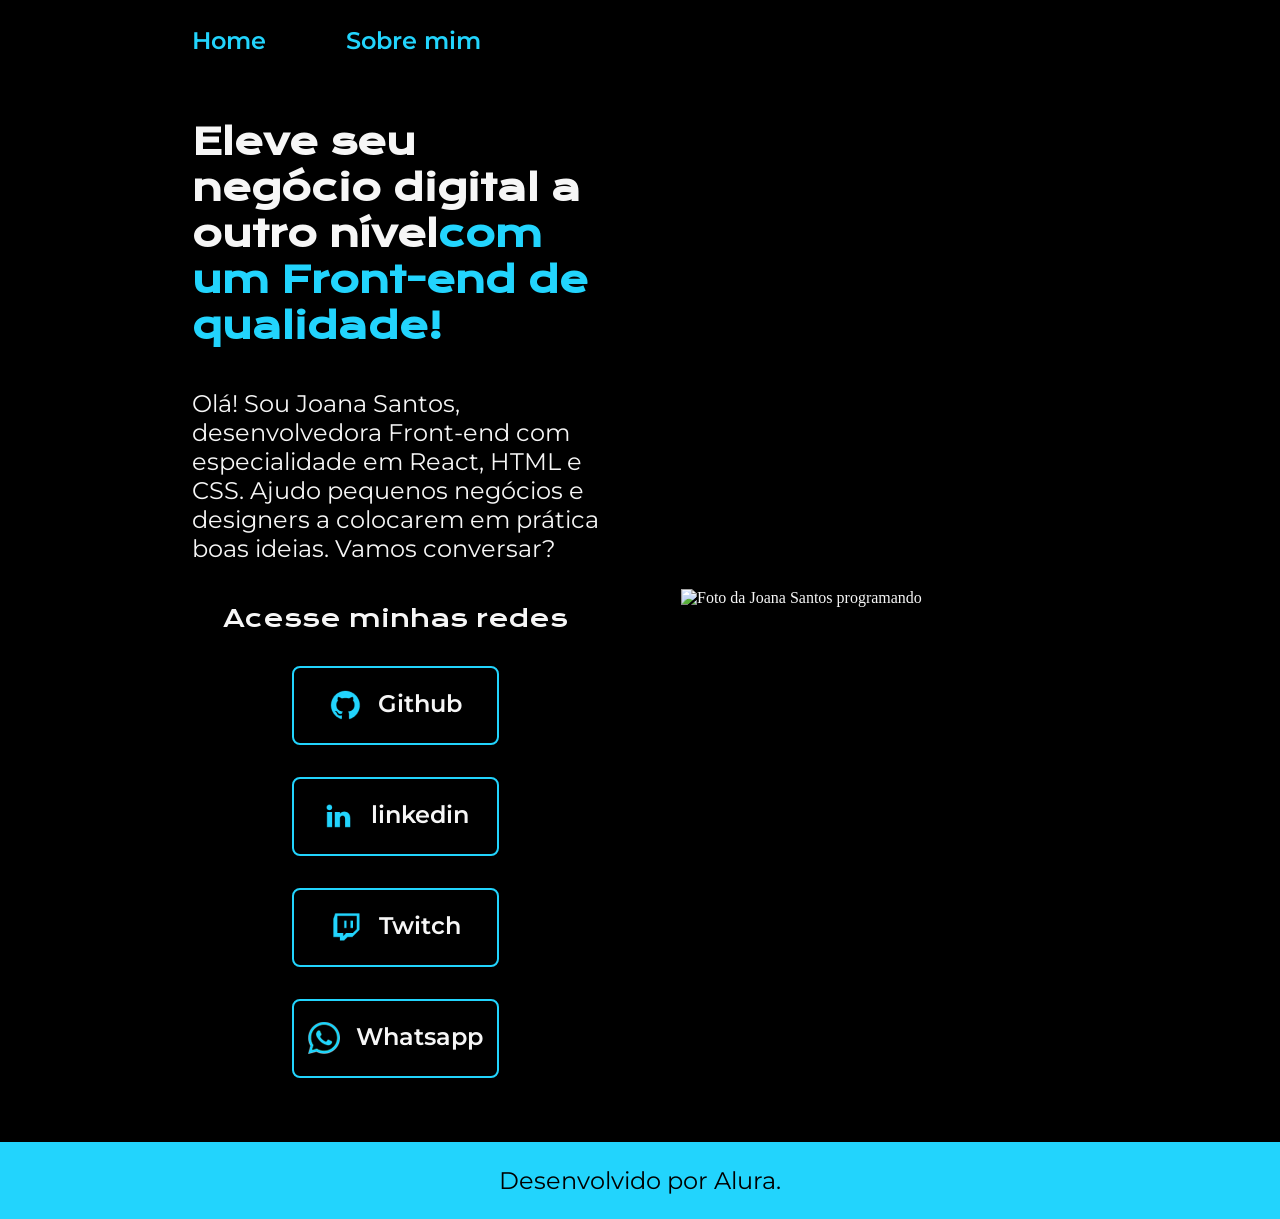
==== index.html @ b091f32c "Initial commit" ====
<!DOCTYPE html>
<html lang="pt-br">

<head>
    <meta charset="UTF-8">
    <meta http-equiv="X-UA-Compatible" content="IE=edge">
    <meta name="viewport" content="width=device-width, initial-scale=1.0">
    <title>Portifolio</title>
    <link rel="stylesheet" href="./styles/style.css">
</head>

<body>
    <header class="cabecalho">
        <nav class="cabecalho__menu">
            <a class="cabecalho__menu__link" href="index.html">Home</a>
            <a class="cabecalho__menu__link" href="about.html">Sobre mim</a>
        </nav>
    </header>
    <main class="apresentacao">
        <section class="apresentacao__conteudo">
            <h1 class="apresentacao__conteudo__titulo">Eleve seu negócio digital a outro nível<strong 
            class="titulo-destaque">com um Front-end de qualidade!
            </strong></h1>
            <p class="apresentacao__conteudo__texto">Olá! Sou Joana Santos, desenvolvedora
            Front-end com especialidade em React, HTML e
            CSS. Ajudo pequenos negócios e designers a
            colocarem em prática boas ideias. Vamos
            conversar?</p>
            <div class="apresentacao__links">
                <h2 class="apresentacao__links__subtitulo">Acesse minhas redes</h2>
                <a class="apresentacao__links__navegacao" href="https://github.com/rafaballerini">
                    <img src="./assets/github.png">
                    Github
                </a>
                <a class="apresentacao__links__navegacao" href="https://linkedin.com/in/rafaellaballerini">
                    <img src="./assets/linkedin.png">
                    linkedin
                </a>
                <a class="apresentacao__links__navegacao" href="https://twitch.tv/guilimadev">
                    <img src="./assets/twitch.png">
                    Twitch
                </a>
                <a class="apresentacao__links__navegacao" href="https://twitch.tv/guilimadev">
                    <img src="./assets/whatsapp.png">
                    Whatsapp
                </a>
            </div>
        </section>
        <img class="apresentacao__imagem" src="./assets/imagem.png" alt="Foto da Joana Santos programando">
    </main>
    <footer class="rodape">
        <p>Desenvolvido por Alura.</p>
    </footer>
</body>

</html>
---- styles/style.css ----
@import url('https://fonts.googleapis.com/css2?family=Krona+One&family=Montserrat:wght@400;600&display=swap');

:root {
    --cor-primaria: #000000;
    --cor-secundaria: #F6F6F6;
    --cor-terciaria: #22D4FD;
    --cor-hover: #272727;

    --fonte-primaria: 'Krona One', sans-serif;
    --fonte-secundaria: 'Montserrat', sans-serif;
}
*{
    margin: 0;
    padding: 0;
}

body{
    box-sizing: border-box;
    background-color: var(--cor-primaria);
    color: var(--cor-secundaria);
}

.cabecalho{
    padding: 2% 0% 0% 15%;
}
.cabecalho__menu{
    display: flex;
    gap: 80px;
}
.cabecalho__menu__link{
    font-family: var(--fonte-secundaria);
    font-size: 1.5rem;
    font-weight: 600;
    color: var(--cor-terciaria);
    text-decoration: none;
}
.apresentacao{
    padding: 5% 15%;
    display: flex;
    align-items: center;
    justify-content: space-between;
    gap: 82px;
}
.apresentacao__conteudo{
    width: 50%;
    display: flex;
    flex-direction: column;
    gap: 40px;
}

.apresentacao__conteudo__titulo{
    font-size: 2.25rem;
    font-family: var(--fonte-primaria);
}
.titulo-destaque{
    color: var(--cor-terciaria);
}
.apresentacao__conteudo__texto{
    font-size: 1.5rem;
    font-family: var(--fonte-secundaria);
}

.apresentacao__links{
    display: flex;
    flex-direction: column;
    justify-content: space-between;
    align-items: center;
    gap: 32px;
}
.apresentacao__links__subtitulo{
    font-family: var(--fonte-primaria);
    font-weight: 400;
    font-size: 1.5rem;
}
.apresentacao__links__navegacao{
    display: flex;
    justify-content: center;
    gap: 16px;
    border: 2px solid var(--cor-terciaria);
    width: 50%;
    text-align: center;
    border-radius: 8px;
    font-size: 1.5rem;
    font-weight: 600;
    padding: 21.5px 0;
    text-decoration: none;
    color: var(--cor-secundaria);
    font-family: var(--fonte-secundaria);
}
.apresentacao__links__navegacao:hover{
    background-color: var(--cor-hover);
}
.apresentacao__imagem{
    width: 50%;
}
.rodape{
    color: var(--cor-primaria);
    background-color: var(--cor-terciaria);
    padding: 24px;
    text-align: center;
    font-family: var(--fonte-secundaria);
    font-size: 1.5rem;
    font-weight: 400;
}

@media (max-width: 1200px) {
    .cabecalho{
         padding: 10%;  
    }
    .cabecalho__menu{
        justify-content: center;
    }
    .apresentacao{
        flex-direction: column-reverse;
        padding: 5%;
    }
    .apresentacao__conteudo{
        width: auto;
    }
}
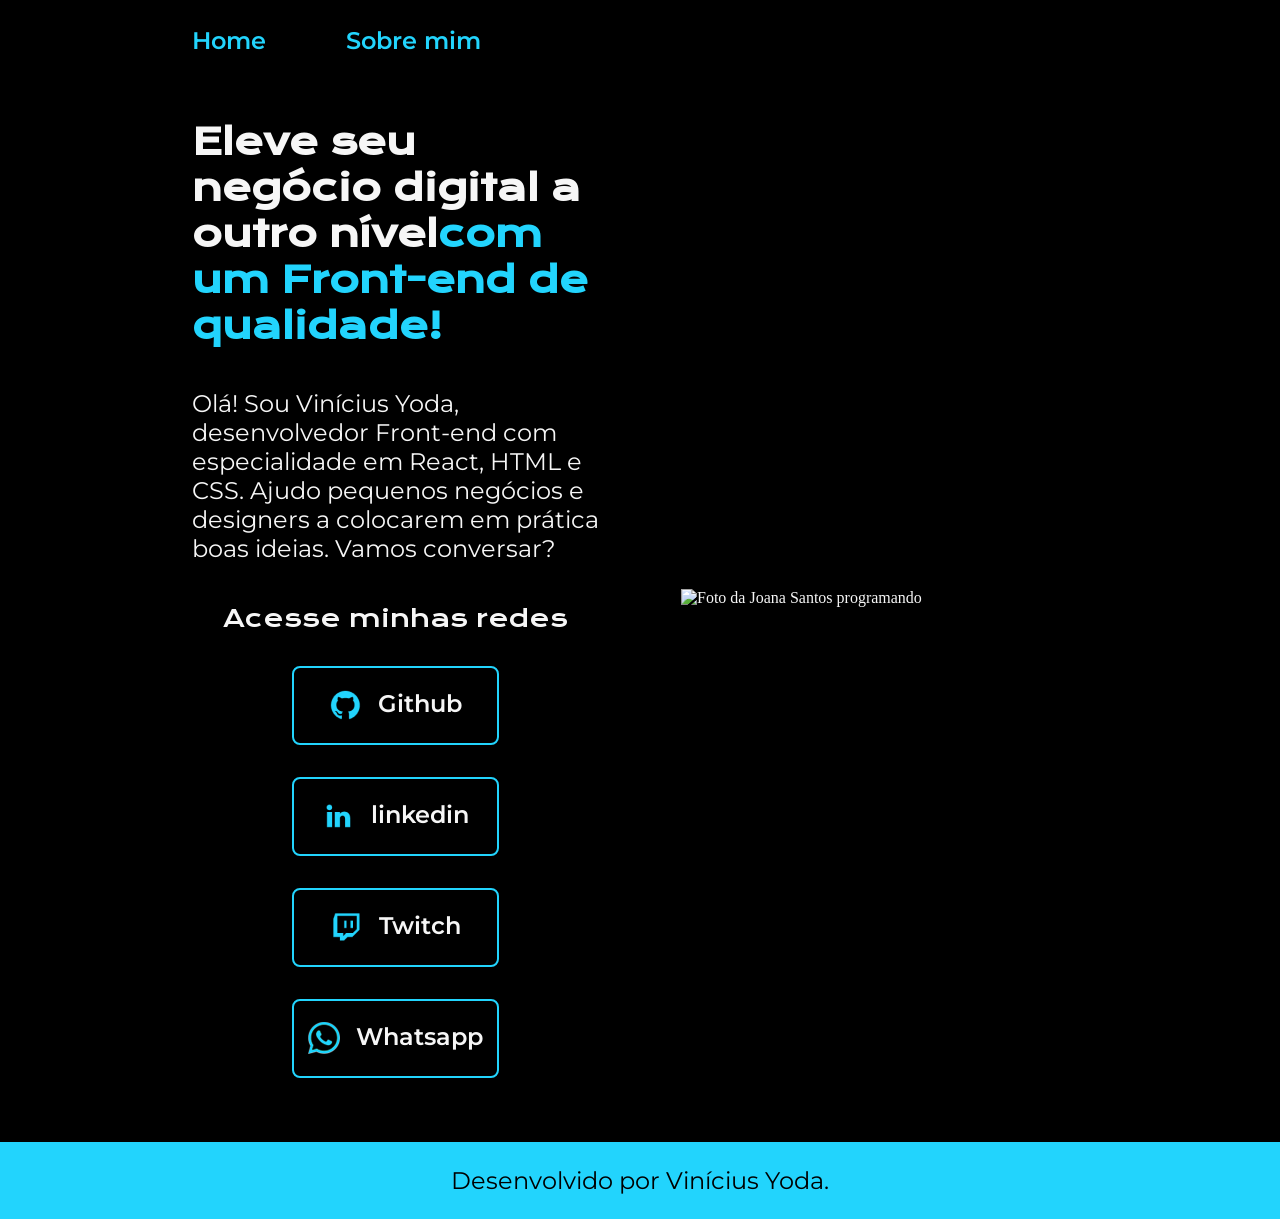
==== commit 0efa2b60: "up" ====
--- a/index.html
+++ b/index.html
@@ -21,26 +21,26 @@
             <h1 class="apresentacao__conteudo__titulo">Eleve seu negócio digital a outro nível<strong 
             class="titulo-destaque">com um Front-end de qualidade!
             </strong></h1>
-            <p class="apresentacao__conteudo__texto">Olá! Sou Joana Santos, desenvolvedora
+            <p class="apresentacao__conteudo__texto">Olá! Sou Vinícius Yoda, desenvolvedor
             Front-end com especialidade em React, HTML e
             CSS. Ajudo pequenos negócios e designers a
             colocarem em prática boas ideias. Vamos
             conversar?</p>
             <div class="apresentacao__links">
                 <h2 class="apresentacao__links__subtitulo">Acesse minhas redes</h2>
-                <a class="apresentacao__links__navegacao" href="https://github.com/rafaballerini">
+                <a class="apresentacao__links__navegacao" href="https://github.com/ViniciusYoda">
                     <img src="./assets/github.png">
                     Github
                 </a>
-                <a class="apresentacao__links__navegacao" href="https://linkedin.com/in/rafaellaballerini">
+                <a class="apresentacao__links__navegacao" href="https://linkedin.com/in/vinícius-yoda-silva">
                     <img src="./assets/linkedin.png">
                     linkedin
                 </a>
-                <a class="apresentacao__links__navegacao" href="https://twitch.tv/guilimadev">
+                <a class="apresentacao__links__navegacao" href="about.html">
                     <img src="./assets/twitch.png">
                     Twitch
                 </a>
-                <a class="apresentacao__links__navegacao" href="https://twitch.tv/guilimadev">
+                <a class="apresentacao__links__navegacao" href="about.html">
                     <img src="./assets/whatsapp.png">
                     Whatsapp
                 </a>
@@ -49,7 +49,7 @@
         <img class="apresentacao__imagem" src="./assets/imagem.png" alt="Foto da Joana Santos programando">
     </main>
     <footer class="rodape">
-        <p>Desenvolvido por Alura.</p>
+        <p>Desenvolvido por Vinícius Yoda.</p>
     </footer>
 </body>
 
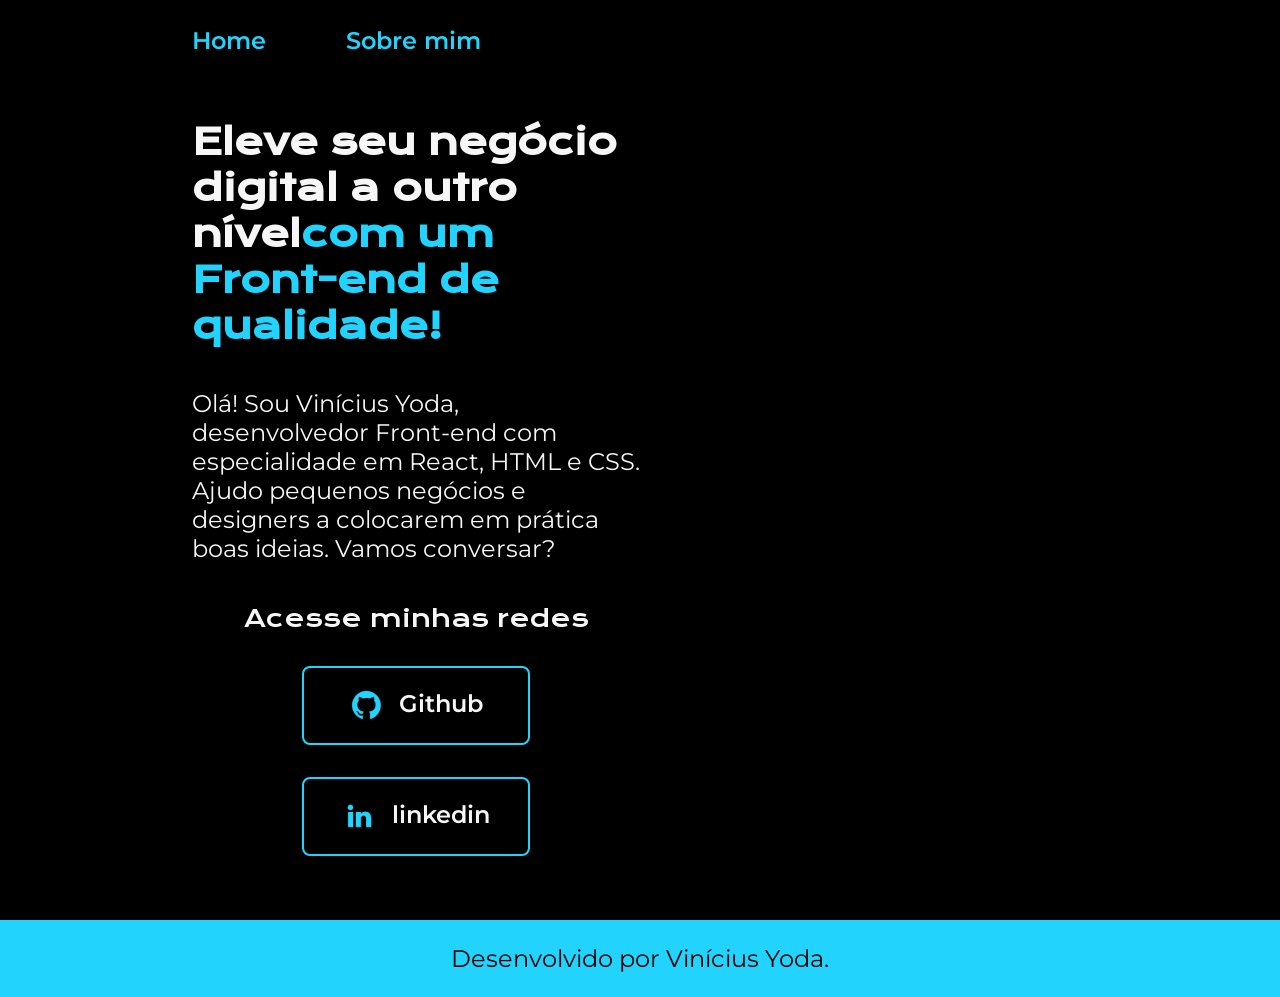
==== commit c0eaf21c: "ts" ====
--- a/index.html
+++ b/index.html
@@ -36,17 +36,9 @@
                     <img src="./assets/linkedin.png">
                     linkedin
                 </a>
-                <a class="apresentacao__links__navegacao" href="about.html">
-                    <img src="./assets/twitch.png">
-                    Twitch
-                </a>
-                <a class="apresentacao__links__navegacao" href="about.html">
-                    <img src="./assets/whatsapp.png">
-                    Whatsapp
-                </a>
             </div>
         </section>
-        <img class="apresentacao__imagem" src="./assets/imagem.png" alt="Foto da Joana Santos programando">
+        
     </main>
     <footer class="rodape">
         <p>Desenvolvido por Vinícius Yoda.</p>
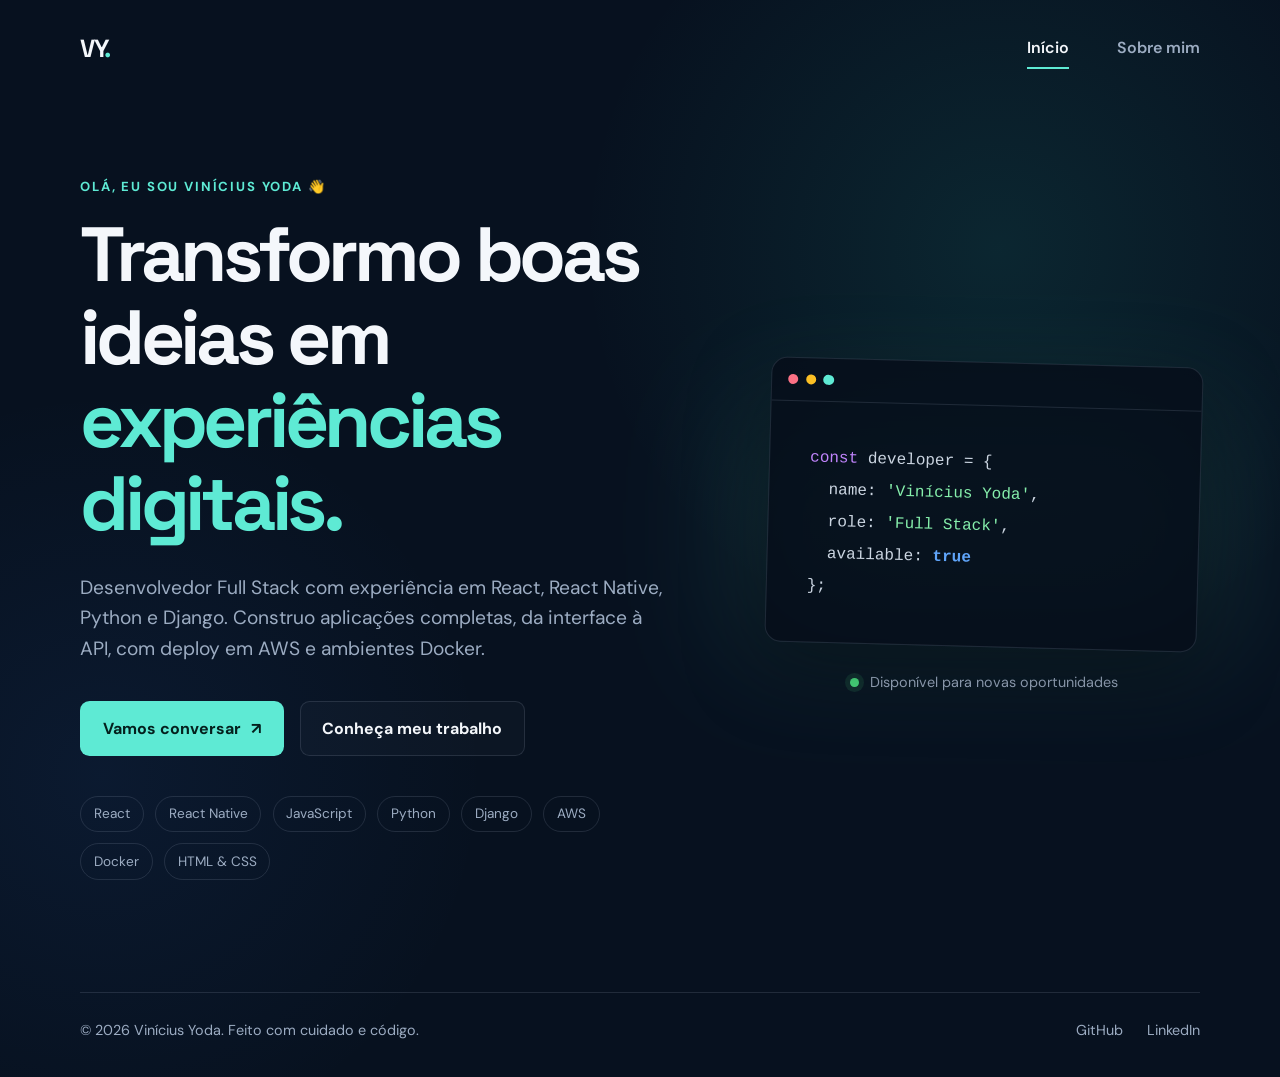
==== commit 1d1c96d1: "up" ====
--- a/index.html
+++ b/index.html
@@ -1,48 +1,70 @@
 <!DOCTYPE html>
-<html lang="pt-br">
-
+<html lang="pt-BR">
 <head>
     <meta charset="UTF-8">
-    <meta http-equiv="X-UA-Compatible" content="IE=edge">
     <meta name="viewport" content="width=device-width, initial-scale=1.0">
-    <title>Portifolio</title>
+    <meta name="description" content="Portfólio de Vinícius Yoda, desenvolvedor Full Stack com experiência em React, Python, Django, AWS e Docker.">
+    <meta name="theme-color" content="#07111f">
+    <title>Vinícius Yoda | Desenvolvedor Full Stack</title>
+    <link rel="preconnect" href="https://fonts.googleapis.com">
+    <link rel="preconnect" href="https://fonts.gstatic.com" crossorigin>
     <link rel="stylesheet" href="./styles/style.css">
 </head>
+<body>
+    <a class="skip-link" href="#conteudo">Pular para o conteúdo</a>
 
-<body>
     <header class="cabecalho">
-        <nav class="cabecalho__menu">
-            <a class="cabecalho__menu__link" href="index.html">Home</a>
+        <a class="marca" href="index.html" aria-label="Página inicial de Vinícius Yoda">VY<span>.</span></a>
+        <nav class="cabecalho__menu" aria-label="Navegação principal">
+            <a class="cabecalho__menu__link ativo" href="index.html" aria-current="page">Início</a>
             <a class="cabecalho__menu__link" href="about.html">Sobre mim</a>
         </nav>
     </header>
-    <main class="apresentacao">
-        <section class="apresentacao__conteudo">
-            <h1 class="apresentacao__conteudo__titulo">Eleve seu negócio digital a outro nível<strong 
-            class="titulo-destaque">com um Front-end de qualidade!
-            </strong></h1>
-            <p class="apresentacao__conteudo__texto">Olá! Sou Vinícius Yoda, desenvolvedor
-            Front-end com especialidade em React, HTML e
-            CSS. Ajudo pequenos negócios e designers a
-            colocarem em prática boas ideias. Vamos
-            conversar?</p>
-            <div class="apresentacao__links">
-                <h2 class="apresentacao__links__subtitulo">Acesse minhas redes</h2>
-                <a class="apresentacao__links__navegacao" href="https://github.com/ViniciusYoda">
-                    <img src="./assets/github.png">
-                    Github
-                </a>
-                <a class="apresentacao__links__navegacao" href="https://linkedin.com/in/vinícius-yoda-silva">
-                    <img src="./assets/linkedin.png">
-                    linkedin
-                </a>
+
+    <main id="conteudo">
+        <section class="hero" aria-labelledby="titulo-principal">
+            <div class="hero__conteudo">
+                <p class="hero__tag">Olá, eu sou Vinícius Yoda <span aria-hidden="true">👋</span></p>
+                <h1 id="titulo-principal">Transformo boas ideias em <span>experiências digitais.</span></h1>
+                <p class="hero__texto">Desenvolvedor Full Stack com experiência em React, React Native, Python e Django. Construo aplicações completas, da interface à API, com deploy em AWS e ambientes Docker.</p>
+
+                <div class="hero__acoes">
+                    <a class="botao botao--primario" href="https://www.linkedin.com/in/vinicius-yoda-silva/" target="_blank" rel="noopener noreferrer">Vamos conversar <span aria-hidden="true">↗</span></a>
+                    <a class="botao botao--secundario" href="about.html">Conheça meu trabalho</a>
+                </div>
+
+                <ul class="tecnologias" aria-label="Principais tecnologias">
+                    <li>React</li>
+                    <li>React Native</li>
+                    <li>JavaScript</li>
+                    <li>Python</li>
+                    <li>Django</li>
+                    <li>AWS</li>
+                    <li>Docker</li>
+                    <li>HTML &amp; CSS</li>
+                </ul>
             </div>
+
+            <aside class="hero__visual" aria-label="Resumo profissional">
+                <div class="terminal" aria-hidden="true">
+                    <div class="terminal__topo"><i></i><i></i><i></i></div>
+                    <code><span>const</span> developer = {<br>
+                    &nbsp;&nbsp;name: <em>'Vinícius Yoda'</em>,<br>
+                    &nbsp;&nbsp;role: <em>'Full Stack'</em>,<br>
+                    &nbsp;&nbsp;available: <strong>true</strong><br>
+                    };</code>
+                </div>
+                <p class="disponibilidade"><span></span> Disponível para novas oportunidades</p>
+            </aside>
         </section>
-        
     </main>
+
     <footer class="rodape">
-        <p>Desenvolvido por Vinícius Yoda.</p>
+        <p>© 2026 Vinícius Yoda. Feito com cuidado e código.</p>
+        <div class="rodape__links">
+            <a href="https://github.com/ViniciusYoda" target="_blank" rel="noopener noreferrer" aria-label="GitHub de Vinícius Yoda">GitHub</a>
+            <a href="https://www.linkedin.com/in/vinicius-yoda-silva/" target="_blank" rel="noopener noreferrer" aria-label="LinkedIn de Vinícius Yoda">LinkedIn</a>
+        </div>
     </footer>
 </body>
-
-</html>+</html>
--- a/styles/style.css
+++ b/styles/style.css
@@ -1,120 +1,242 @@
-@import url('https://fonts.googleapis.com/css2?family=Krona+One&family=Montserrat:wght@400;600&display=swap');
+@import url('https://fonts.googleapis.com/css2?family=DM+Sans:wght@400;500;600;700&family=Space+Grotesk:wght@500;600;700&display=swap');
 
 :root {
-    --cor-primaria: #000000;
-    --cor-secundaria: #F6F6F6;
-    --cor-terciaria: #22D4FD;
-    --cor-hover: #272727;
-
-    --fonte-primaria: 'Krona One', sans-serif;
-    --fonte-secundaria: 'Montserrat', sans-serif;
-}
-*{
+    --fundo: #07111f;
+    --fundo-claro: #0c192b;
+    --superficie: rgba(17, 34, 56, 0.72);
+    --texto: #f4f7fb;
+    --texto-suave: #9cacc2;
+    --destaque: #5eead4;
+    --destaque-escuro: #2dd4bf;
+    --borda: rgba(148, 163, 184, 0.18);
+    --fonte-titulo: 'Space Grotesk', sans-serif;
+    --fonte-texto: 'DM Sans', sans-serif;
+}
+
+*, *::before, *::after { box-sizing: border-box; }
+
+html { scroll-behavior: smooth; }
+
+body {
     margin: 0;
-    padding: 0;
-}
-
-body{
-    box-sizing: border-box;
-    background-color: var(--cor-primaria);
-    color: var(--cor-secundaria);
-}
-
-.cabecalho{
-    padding: 2% 0% 0% 15%;
-}
-.cabecalho__menu{
-    display: flex;
-    gap: 80px;
-}
-.cabecalho__menu__link{
-    font-family: var(--fonte-secundaria);
-    font-size: 1.5rem;
-    font-weight: 600;
-    color: var(--cor-terciaria);
-    text-decoration: none;
-}
-.apresentacao{
-    padding: 5% 15%;
+    min-height: 100vh;
+    color: var(--texto);
+    background:
+        radial-gradient(circle at 78% 23%, rgba(45, 212, 191, 0.11), transparent 26rem),
+        radial-gradient(circle at 8% 72%, rgba(59, 130, 246, 0.08), transparent 24rem),
+        var(--fundo);
+    font-family: var(--fonte-texto);
+    line-height: 1.6;
+}
+
+a { color: inherit; }
+
+.skip-link {
+    position: fixed;
+    z-index: 20;
+    top: 1rem;
+    left: 1rem;
+    padding: .7rem 1rem;
+    color: var(--fundo);
+    background: var(--destaque);
+    border-radius: .5rem;
+    transform: translateY(-200%);
+}
+
+.skip-link:focus { transform: translateY(0); }
+
+.cabecalho, .hero, .sobre, .rodape {
+    width: min(1120px, calc(100% - 3rem));
+    margin-inline: auto;
+}
+
+.cabecalho {
+    min-height: 96px;
     display: flex;
     align-items: center;
     justify-content: space-between;
-    gap: 82px;
-}
-.apresentacao__conteudo{
-    width: 50%;
+}
+
+.marca {
+    font: 700 1.55rem var(--fonte-titulo);
+    text-decoration: none;
+    letter-spacing: -.06em;
+}
+
+.marca span, h1 span { color: var(--destaque); }
+
+.cabecalho__menu { display: flex; gap: clamp(1.5rem, 4vw, 3rem); }
+
+.cabecalho__menu__link {
+    position: relative;
+    color: var(--texto-suave);
+    font-weight: 600;
+    text-decoration: none;
+    transition: color .2s ease;
+}
+
+.cabecalho__menu__link:hover, .cabecalho__menu__link:focus-visible, .cabecalho__menu__link.ativo { color: var(--texto); }
+
+.cabecalho__menu__link.ativo::after {
+    content: '';
+    position: absolute;
+    left: 0;
+    right: 0;
+    bottom: -.5rem;
+    height: 2px;
+    background: var(--destaque);
+}
+
+.hero {
+    min-height: calc(100vh - 190px);
+    display: grid;
+    grid-template-columns: minmax(0, 1.15fr) minmax(320px, .85fr);
+    gap: clamp(3rem, 8vw, 7rem);
+    align-items: center;
+    padding-block: 5rem 7rem;
+}
+
+.hero__tag {
+    margin: 0 0 1rem;
+    color: var(--destaque);
+    font-size: .82rem;
+    font-weight: 700;
+    letter-spacing: .14em;
+    text-transform: uppercase;
+}
+
+h1, h2 { font-family: var(--fonte-titulo); line-height: 1.08; }
+
+h1 {
+    max-width: 780px;
+    margin: 0;
+    font-size: clamp(2.8rem, 6vw, 5.35rem);
+    letter-spacing: -.055em;
+}
+
+.hero__texto, .sobre__intro > p:last-child {
+    max-width: 650px;
+    margin: 1.75rem 0 0;
+    color: var(--texto-suave);
+    font-size: clamp(1.05rem, 2vw, 1.2rem);
+}
+
+.hero__acoes { display: flex; flex-wrap: wrap; gap: 1rem; margin-top: 2.25rem; }
+
+.botao {
+    display: inline-flex;
+    min-height: 52px;
+    align-items: center;
+    justify-content: center;
+    gap: .65rem;
+    padding: .85rem 1.35rem;
+    border: 1px solid transparent;
+    border-radius: .6rem;
+    font-weight: 700;
+    text-decoration: none;
+    transition: transform .2s ease, background .2s ease, border-color .2s ease;
+}
+
+.botao:hover { transform: translateY(-2px); }
+.botao:focus-visible, a:focus-visible { outline: 3px solid rgba(94, 234, 212, .45); outline-offset: 4px; }
+.botao--primario { color: #04201d; background: var(--destaque); }
+.botao--primario:hover { background: #99f6e4; }
+.botao--secundario { border-color: var(--borda); background: rgba(255, 255, 255, .025); }
+.botao--secundario:hover { border-color: rgba(94, 234, 212, .55); }
+
+.tecnologias {
     display: flex;
-    flex-direction: column;
-    gap: 40px;
-}
-
-.apresentacao__conteudo__titulo{
-    font-size: 2.25rem;
-    font-family: var(--fonte-primaria);
-}
-.titulo-destaque{
-    color: var(--cor-terciaria);
-}
-.apresentacao__conteudo__texto{
-    font-size: 1.5rem;
-    font-family: var(--fonte-secundaria);
-}
-
-.apresentacao__links{
+    flex-wrap: wrap;
+    gap: .7rem;
+    margin: 2.5rem 0 0;
+    padding: 0;
+    list-style: none;
+}
+
+.tecnologias li {
+    padding: .4rem .8rem;
+    color: var(--texto-suave);
+    border: 1px solid var(--borda);
+    border-radius: 999px;
+    font-size: .85rem;
+}
+
+.hero__visual { position: relative; }
+.hero__visual::before {
+    content: '';
+    position: absolute;
+    inset: 12% -8%;
+    z-index: -1;
+    background: var(--destaque);
+    opacity: .12;
+    filter: blur(65px);
+}
+
+.terminal {
+    overflow: hidden;
+    border: 1px solid var(--borda);
+    border-radius: 1rem;
+    background: rgba(5, 13, 25, .82);
+    box-shadow: 0 24px 80px rgba(0, 0, 0, .35);
+    transform: rotate(1.5deg);
+}
+
+.terminal__topo { display: flex; gap: .45rem; padding: 1rem; border-bottom: 1px solid var(--borda); }
+.terminal__topo i { width: .65rem; height: .65rem; border-radius: 50%; background: #fb7185; }
+.terminal__topo i:nth-child(2) { background: #fbbf24; }
+.terminal__topo i:nth-child(3) { background: var(--destaque); }
+.terminal code { display: block; padding: clamp(1.4rem, 4vw, 2.5rem); color: #cbd5e1; font-size: clamp(.82rem, 1.8vw, 1rem); line-height: 2; }
+.terminal code span { color: #c084fc; }
+.terminal code em { color: #86efac; font-style: normal; }
+.terminal code strong { color: #60a5fa; }
+
+.disponibilidade { margin: 1.5rem 0 0; color: var(--texto-suave); font-size: .9rem; text-align: center; }
+.disponibilidade span { display: inline-block; width: .55rem; height: .55rem; margin-right: .45rem; border-radius: 50%; background: #4ade80; box-shadow: 0 0 0 5px rgba(74, 222, 128, .12); }
+
+.sobre { padding-block: clamp(4rem, 8vw, 7rem); }
+.sobre__intro { max-width: 900px; }
+.sobre__intro h1 { font-size: clamp(2.7rem, 6vw, 4.8rem); }
+.sobre__grade { display: grid; grid-template-columns: repeat(3, 1fr); gap: 1.25rem; margin-top: 5rem; }
+.cartao { padding: clamp(1.5rem, 3vw, 2.25rem); border: 1px solid var(--borda); border-radius: 1rem; background: var(--superficie); }
+.cartao__numero { color: var(--destaque); font: 600 .85rem var(--fonte-titulo); }
+.cartao h2 { margin: 2rem 0 .85rem; font-size: 1.35rem; }
+.cartao p { margin: 0; color: var(--texto-suave); }
+.chamada { display: flex; align-items: center; justify-content: space-between; gap: 2rem; margin-top: 5rem; padding: clamp(1.75rem, 4vw, 3rem); border: 1px solid rgba(94, 234, 212, .22); border-radius: 1rem; background: linear-gradient(135deg, rgba(45, 212, 191, .1), rgba(59, 130, 246, .06)); }
+.chamada .hero__tag { margin-bottom: .7rem; }
+.chamada h2 { margin: 0; font-size: clamp(1.65rem, 3vw, 2.3rem); }
+
+.rodape {
     display: flex;
-    flex-direction: column;
     justify-content: space-between;
-    align-items: center;
-    gap: 32px;
-}
-.apresentacao__links__subtitulo{
-    font-family: var(--fonte-primaria);
-    font-weight: 400;
-    font-size: 1.5rem;
-}
-.apresentacao__links__navegacao{
-    display: flex;
-    justify-content: center;
-    gap: 16px;
-    border: 2px solid var(--cor-terciaria);
-    width: 50%;
-    text-align: center;
-    border-radius: 8px;
-    font-size: 1.5rem;
-    font-weight: 600;
-    padding: 21.5px 0;
-    text-decoration: none;
-    color: var(--cor-secundaria);
-    font-family: var(--fonte-secundaria);
-}
-.apresentacao__links__navegacao:hover{
-    background-color: var(--cor-hover);
-}
-.apresentacao__imagem{
-    width: 50%;
-}
-.rodape{
-    color: var(--cor-primaria);
-    background-color: var(--cor-terciaria);
-    padding: 24px;
-    text-align: center;
-    font-family: var(--fonte-secundaria);
-    font-size: 1.5rem;
-    font-weight: 400;
-}
-
-@media (max-width: 1200px) {
-    .cabecalho{
-         padding: 10%;  
-    }
-    .cabecalho__menu{
-        justify-content: center;
-    }
-    .apresentacao{
-        flex-direction: column-reverse;
-        padding: 5%;
-    }
-    .apresentacao__conteudo{
-        width: auto;
-    }
-}+    gap: 1rem;
+    padding-block: 1.6rem 2.2rem;
+    color: var(--texto-suave);
+    border-top: 1px solid var(--borda);
+    font-size: .9rem;
+}
+.rodape p { margin: 0; }
+.rodape__links { display: flex; gap: 1.5rem; }
+.rodape__links a { text-decoration: none; }
+.rodape__links a:hover { color: var(--destaque); }
+
+@media (max-width: 820px) {
+    .hero { grid-template-columns: 1fr; padding-block: 3.5rem 5rem; }
+    .hero__visual { width: min(100%, 520px); }
+    .sobre__grade { grid-template-columns: 1fr; margin-top: 3.5rem; }
+    .chamada { align-items: flex-start; flex-direction: column; }
+}
+
+@media (max-width: 520px) {
+    .cabecalho, .hero, .sobre, .rodape { width: min(100% - 2rem, 1120px); }
+    .cabecalho { min-height: 76px; }
+    .cabecalho__menu { gap: 1.25rem; }
+    .cabecalho__menu__link { font-size: .92rem; }
+    .hero { padding-top: 2.75rem; }
+    .hero__acoes, .botao { width: 100%; }
+    .rodape { align-items: flex-start; flex-direction: column; }
+}
+
+@media (prefers-reduced-motion: reduce) {
+    html { scroll-behavior: auto; }
+    *, *::before, *::after { transition-duration: .01ms !important; }
+}
